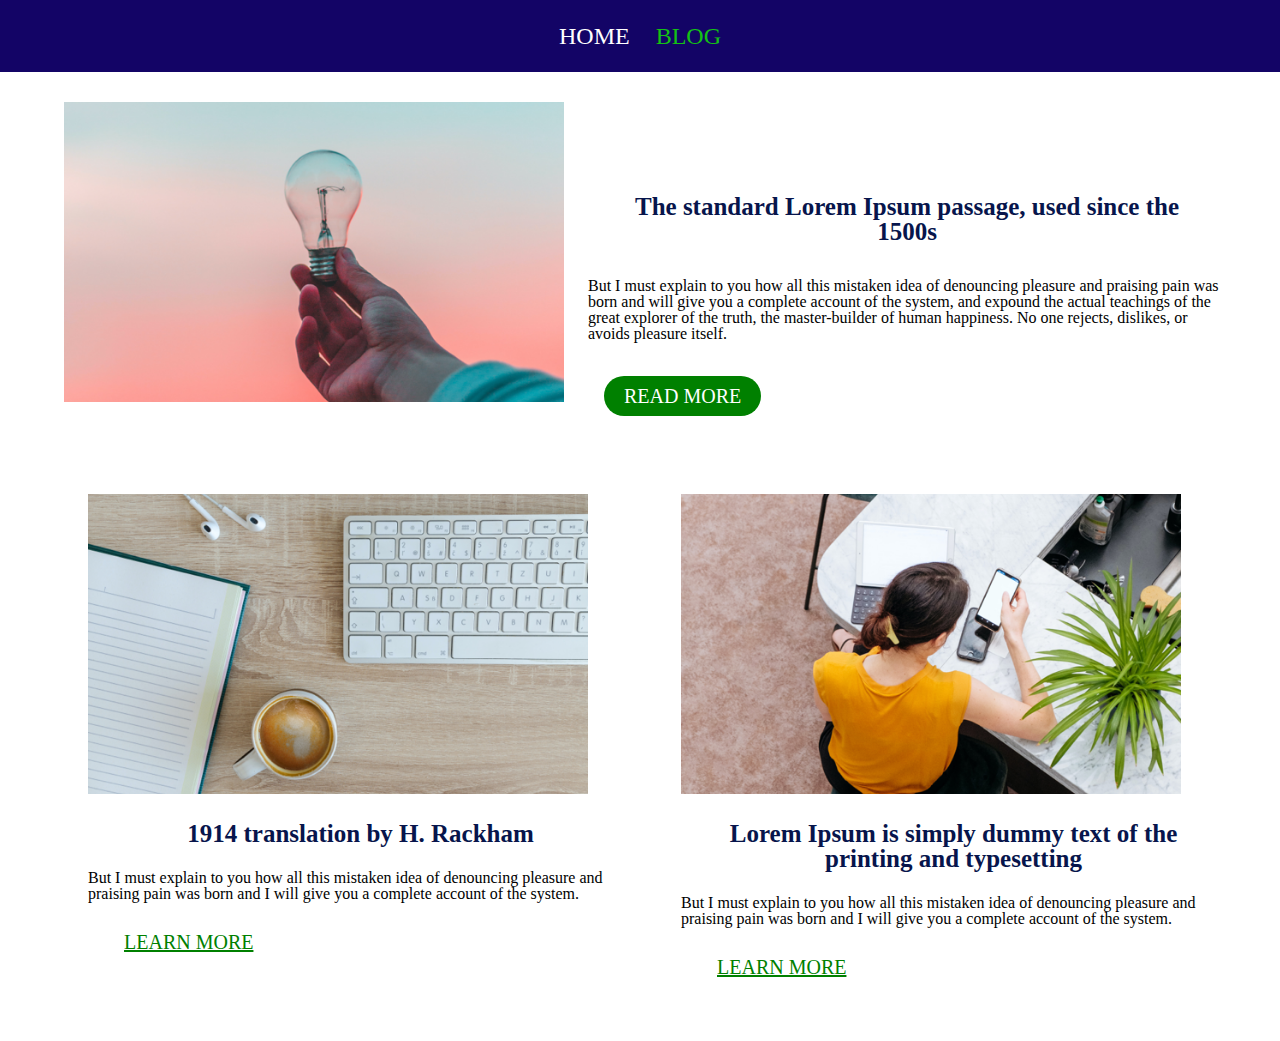
==== blog.html @ 31fc882f "created a website consisting of two pages  using HTML and CSS" ====
<!DOCTYPE html>
<html lang="en">
<head>
    <meta charset="UTF-8">
    <meta name="viewport" content="width=device-width, initial-scale=1.0">
      <!-- title  -->
    <title>checkpoint 1</title>
     <!-- link stylesheet  -->
    <link rel="stylesheet" href="style.css">
</head>
<body>
    <!-- Header -->
    <header class="header">
        <nav>
            <a class="buttom-color1" href="index.html">Home</a>
            <a class="buttom-color" href="blog.html">Blog</a>
        </nav>
    </header> 
    <!-- main -->
    <main>
    <!-- section 1 -->
        <section class="blog-parent">
            <div>
              <img src="media/pic01.png" alt="pic01" />
            </div>
            <div class="blog">
              <h1 class="head">
                The standard Lorem Ipsum passage, used since the 1500s
              </h1>
              <p>
                But I must explain to you how all this mistaken idea of denouncing pleasure and praising pain was born and will give you a complete account of the system, and expound the actual teachings of the great explorer of the truth, the master-builder of human happiness. No one rejects, dislikes, or avoids pleasure itself.
              </p>
              <a class="read-more" href="#">READ MORE</a>
            </div>
        </section>
    <!-- section 2 -->
        <section class="blog-parent">
            <div class="blog">
              <div>
                <img src="media/pic02.png" alt="pic02" />
                <h2 class="head second">
                  1914 translation by H. Rackham
                </h2>
                <p>
                  But I must explain to you how all this mistaken idea of denouncing pleasure and praising pain was born and I will give you a complete account of the system.
                </p>
                  <a class="learn-more" href="#">LEARN MORE</a>
              </div>
            </div>
            <div class="blog">
              <div>
                <img src="media/pic03.png" alt="pic03" />
                <h3 class="head second">
                  Lorem Ipsum is simply dummy text of the printing and typesetting

                </h3>
                <p>
                  But I must explain to you how all this mistaken idea of denouncing pleasure and praising pain was born and I will give you a complete account of the system.
                </p>
                  <a class="learn-more" href="#">LEARN MORE</a>
              </div>
            </div>
          </section>
        

       
      </main>
    
</body>
</html>
---- style.css ----
/* CSS Reset */
html, body, div, span, applet, object, iframe,
h1, h2, h3, h4, h5, h6, p, blockquote, pre,
a, abbr, acronym, address, big, cite, code,
del, dfn, em, img, ins, kbd, q, s, samp,
small, strike, strong, sub, sup, tt, var,
b, u, i, center,
dl, dt, dd, ol, ul, li,
fieldset, form, label, legend,
table, caption, tbody, tfoot, thead, tr, th, td,
article, aside, canvas, details, embed,
figure, figcaption, footer, header, hgroup,
menu, nav, output, ruby, section, summary,
time, mark, audio, video {
    margin: 0;
    padding: 0;
    border: 0;
    font-size: 100%;
    font: inherit;
    vertical-align: baseline;
}

/* HTML5 display-role reset for older browsers */
article, aside, details, figcaption, figure,
footer, header, hgroup, menu, nav, section {
    display: block;
}

body {
    line-height: 1;
}

ol, ul {
    list-style: none;
}

blockquote, q {
    quotes: none;
}

blockquote:before, blockquote:after,
q:before, q:after {
    content: '';
    content: none;
}

table {
    border-collapse: collapse;
    border-spacing: 0;
}


/* Home custom style */

/* header  */

.header {
    background-color: rgb(19, 4, 102);
    text-align: center;
    padding: 24px;
    font-size: 24px;

}

.buttom-color {
    color: rgb(20, 194, 20);
  text-decoration: none;
  margin: 10px;

}

.buttom-color1 {
    color: white;
  text-decoration: none;
  margin: 10px;
}

a {
    margin-left: 16px;
    margin-right: 16px;
    text-transform: uppercase;
    text-decoration: none;
}

/* main */

h1 {
    text-align: center;
    font-size: 34px;
    padding: 34px;
    margin-top: 34px;
}

h2 {
    text-align: center;
    font-size: 24px;
    margin-top: 34px;
    margin-bottom: 64px;
    
}

.box {
    width: 200px;
    height: 200px;
    background-color: #99d8ca;
    margin: 0 auto;
    border:16px solid #5873E2;
    outline: 6px solid black;
    box-shadow: 0 0 0 30px #90ffa9;
    border-radius: 5%;
    
}

.center {
    text-align: center;
    margin-top: 50px;   
}

.circle {
    width: 20px;
    height: 20px;
    background-color: #99d8ca;
    border-radius: 50%;
    display: inline-block;
    vertical-align: middle;
    margin-right: 12px;
}

.padding {
background-color: #0D1430;
}

.margin {
    background-color: #90FFA9;
}

.border {
    background-color: #5873E2;
    
}
.container {
    display:inline-block ;
    margin: 0 16px;

}

hr {
    margin-top: 50px;
    width: 700px;
    border-style: dashed;
}

h3 {
    text-align: center;
    font-size: 24px;
    margin-top: 34px;
    margin-bottom: 64px;
}

.parent {
    width: 660px;
    border: 2px solid gray;
    margin: 24px auto;
    font-size: 0;
}

.child {
    width: 200px;
    height: 180px;
    margin: 10px;
    background-color: gray;
    display: inline-block;
}

.second-parent {
    width: 660px;
    border: 2px solid gray;
    margin: 24px auto;
    font-size: 0;
}

.second-child {
    width: 200px;
    height: 180px;
    margin: 10px;
    background-color: gray;
    display: inline-block;     
}
    
.border-box {
    border: 2px solid black;
    box-sizing: border-box;
}

/* blog custom style */


.blog-parent {
    display: flex;
    flex-direction: row;
    justify-content: space-around;
    margin: 30px;
    margin-left: 64px;
}

img {
    object-fit: cover;
    width: 500px;
    height: 300px;
}
  
.blog {
 padding: 24px;
    
}

.head {
    font-size: 25px;
    font-weight: 900;
    color: #07154c;
}

.second {
   margin: 24px;
}

.read-more {
    background-color: green;
    font-size: 20px;
    border-radius: 20px;
    color: white;
    text-decoration: none;
    display: inline-block;
    padding: 10px 20px;
    margin-top: 34px;
}
  
.learn-more {
    font-size: 20px;
    border-radius: 20px;
    color: green;
    text-decoration: underline;
    display: inline-block;
    padding: 10px 20px;
    margin-top: 20px;
}
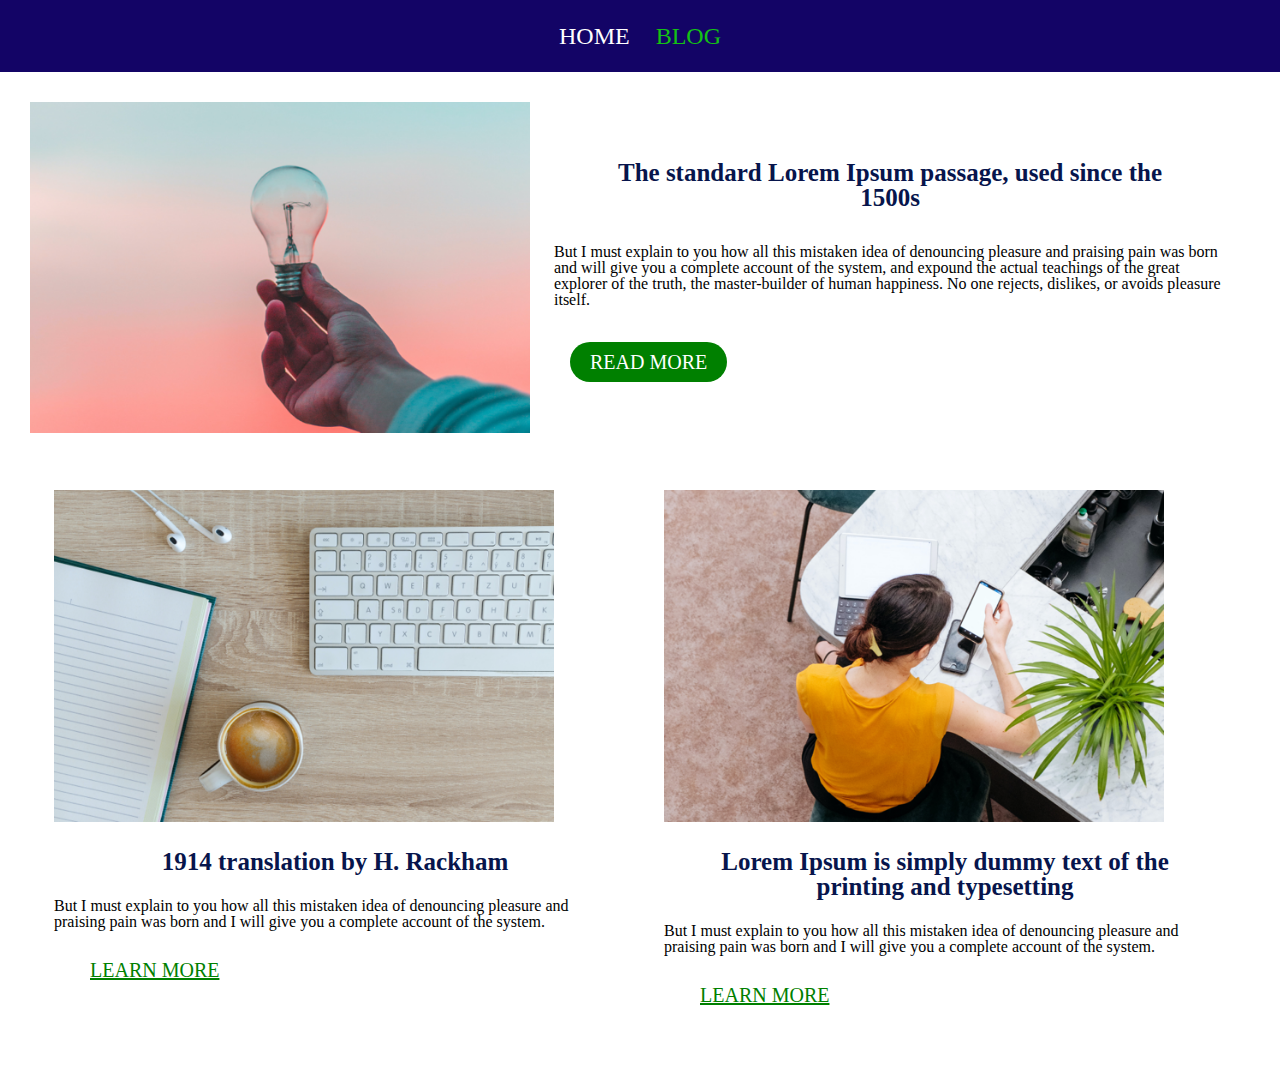
==== commit dca8348e: "update README.md" ====
--- a/blog.html
+++ b/blog.html
@@ -1,70 +1,71 @@
 <!DOCTYPE html>
 <html lang="en">
-<head>
-    <meta charset="UTF-8">
-    <meta name="viewport" content="width=device-width, initial-scale=1.0">
-      <!-- title  -->
+  <head>
+    <meta charset="UTF-8" />
+    <meta name="viewport" content="width=device-width, initial-scale=1.0" />
+    <!-- title  -->
     <title>checkpoint 1</title>
-     <!-- link stylesheet  -->
-    <link rel="stylesheet" href="style.css">
-</head>
-<body>
+    <!-- link stylesheet  -->
+    <link rel="stylesheet" href="style.css" />
+  </head>
+  <body>
     <!-- Header -->
     <header class="header">
-        <nav>
-            <a class="buttom-color1" href="index.html">Home</a>
-            <a class="buttom-color" href="blog.html">Blog</a>
-        </nav>
-    </header> 
+      <nav>
+        <a class="buttom-color1" href="index.html">Home</a>
+        <a class="buttom-color" href="blog.html">Blog</a>
+      </nav>
+    </header>
     <!-- main -->
     <main>
-    <!-- section 1 -->
-        <section class="blog-parent">
-            <div>
-              <img src="media/pic01.png" alt="pic01" />
-            </div>
-            <div class="blog">
-              <h1 class="head">
-                The standard Lorem Ipsum passage, used since the 1500s
-              </h1>
-              <p>
-                But I must explain to you how all this mistaken idea of denouncing pleasure and praising pain was born and will give you a complete account of the system, and expound the actual teachings of the great explorer of the truth, the master-builder of human happiness. No one rejects, dislikes, or avoids pleasure itself.
-              </p>
-              <a class="read-more" href="#">READ MORE</a>
-            </div>
-        </section>
-    <!-- section 2 -->
-        <section class="blog-parent">
-            <div class="blog">
-              <div>
-                <img src="media/pic02.png" alt="pic02" />
-                <h2 class="head second">
-                  1914 translation by H. Rackham
-                </h2>
-                <p>
-                  But I must explain to you how all this mistaken idea of denouncing pleasure and praising pain was born and I will give you a complete account of the system.
-                </p>
-                  <a class="learn-more" href="#">LEARN MORE</a>
-              </div>
-            </div>
-            <div class="blog">
-              <div>
-                <img src="media/pic03.png" alt="pic03" />
-                <h3 class="head second">
-                  Lorem Ipsum is simply dummy text of the printing and typesetting
-
-                </h3>
-                <p>
-                  But I must explain to you how all this mistaken idea of denouncing pleasure and praising pain was born and I will give you a complete account of the system.
-                </p>
-                  <a class="learn-more" href="#">LEARN MORE</a>
-              </div>
-            </div>
-          </section>
-        
-
-       
-      </main>
-    
-</body>
-</html>+      <!-- section 1 -->
+      <section class="blog-parent">
+        <div>
+          <img src="media/pic01.png" alt="pic01" />
+        </div>
+        <div class="blog">
+          <h1 class="head">
+            The standard Lorem Ipsum passage, used since the 1500s
+          </h1>
+          <p>
+            But I must explain to you how all this mistaken idea of denouncing
+            pleasure and praising pain was born and will give you a complete
+            account of the system, and expound the actual teachings of the great
+            explorer of the truth, the master-builder of human happiness. No one
+            rejects, dislikes, or avoids pleasure itself.
+          </p>
+          <a class="read-more" href="#">READ MORE</a>
+        </div>
+      </section>
+      <!-- section 2 -->
+      <section class="blog-parent">
+        <div class="blog">
+          <div>
+            <img src="media/pic02.png" alt="pic02" />
+            <h2 class="head second">1914 translation by H. Rackham</h2>
+            <p>
+              But I must explain to you how all this mistaken idea of denouncing
+              pleasure and praising pain was born and I will give you a complete
+              account of the system.
+            </p>
+            <a class="learn-more" href="#">LEARN MORE</a>
+          </div>
+        </div>
+        <div class="blog">
+          <div>
+            <img src="media/pic03.png" alt="pic03" />
+            <h3 class="head second">
+              Lorem Ipsum is simply dummy text of the printing and typesetting
+            </h3>
+            <p>
+              But I must explain to you how all this mistaken idea of denouncing
+              pleasure and praising pain was born and I will give you a complete
+              account of the system.
+            </p>
+            <a class="learn-more" href="#">LEARN MORE</a>
+          </div>
+        </div>
+      </section>
+    </main>
+  </body>
+</html>
--- a/style.css
+++ b/style.css
@@ -1,247 +1,313 @@
 /* CSS Reset */
-html, body, div, span, applet, object, iframe,
-h1, h2, h3, h4, h5, h6, p, blockquote, pre,
-a, abbr, acronym, address, big, cite, code,
-del, dfn, em, img, ins, kbd, q, s, samp,
-small, strike, strong, sub, sup, tt, var,
-b, u, i, center,
-dl, dt, dd, ol, ul, li,
-fieldset, form, label, legend,
-table, caption, tbody, tfoot, thead, tr, th, td,
-article, aside, canvas, details, embed,
-figure, figcaption, footer, header, hgroup,
-menu, nav, output, ruby, section, summary,
-time, mark, audio, video {
-    margin: 0;
-    padding: 0;
-    border: 0;
-    font-size: 100%;
-    font: inherit;
-    vertical-align: baseline;
+html,
+body,
+div,
+span,
+applet,
+object,
+iframe,
+h1,
+h2,
+h3,
+h4,
+h5,
+h6,
+p,
+blockquote,
+pre,
+a,
+abbr,
+acronym,
+address,
+big,
+cite,
+code,
+del,
+dfn,
+em,
+img,
+ins,
+kbd,
+q,
+s,
+samp,
+small,
+strike,
+strong,
+sub,
+sup,
+tt,
+var,
+b,
+u,
+i,
+center,
+dl,
+dt,
+dd,
+ol,
+ul,
+li,
+fieldset,
+form,
+label,
+legend,
+table,
+caption,
+tbody,
+tfoot,
+thead,
+tr,
+th,
+td,
+article,
+aside,
+canvas,
+details,
+embed,
+figure,
+figcaption,
+footer,
+header,
+hgroup,
+menu,
+nav,
+output,
+ruby,
+section,
+summary,
+time,
+mark,
+audio,
+video {
+  margin: 0;
+  padding: 0;
+  border: 0;
+  font-size: 100%;
+  font: inherit;
+  vertical-align: baseline;
 }
 
 /* HTML5 display-role reset for older browsers */
-article, aside, details, figcaption, figure,
-footer, header, hgroup, menu, nav, section {
-    display: block;
+article,
+aside,
+details,
+figcaption,
+figure,
+footer,
+header,
+hgroup,
+menu,
+nav,
+section {
+  display: block;
 }
 
 body {
-    line-height: 1;
-}
-
-ol, ul {
-    list-style: none;
-}
-
-blockquote, q {
-    quotes: none;
-}
-
-blockquote:before, blockquote:after,
-q:before, q:after {
-    content: '';
-    content: none;
+  line-height: 1;
+}
+
+ol,
+ul {
+  list-style: none;
+}
+
+blockquote,
+q {
+  quotes: none;
+}
+
+blockquote:before,
+blockquote:after,
+q:before,
+q:after {
+  content: "";
+  content: none;
 }
 
 table {
-    border-collapse: collapse;
-    border-spacing: 0;
-}
-
+  border-collapse: collapse;
+  border-spacing: 0;
+}
 
 /* Home custom style */
 
 /* header  */
 
 .header {
-    background-color: rgb(19, 4, 102);
-    text-align: center;
-    padding: 24px;
-    font-size: 24px;
-
+  background-color: rgb(19, 4, 102);
+  text-align: center;
+  padding: 24px;
+  font-size: 24px;
 }
 
 .buttom-color {
-    color: rgb(20, 194, 20);
+  color: rgb(20, 194, 20);
   text-decoration: none;
   margin: 10px;
-
 }
 
 .buttom-color1 {
-    color: white;
+  color: white;
   text-decoration: none;
   margin: 10px;
 }
 
 a {
-    margin-left: 16px;
-    margin-right: 16px;
-    text-transform: uppercase;
-    text-decoration: none;
+  margin-left: 16px;
+  margin-right: 16px;
+  text-transform: uppercase;
+  text-decoration: none;
 }
 
 /* main */
 
 h1 {
-    text-align: center;
-    font-size: 34px;
-    padding: 34px;
-    margin-top: 34px;
+  text-align: center;
+  font-size: 34px;
+  padding: 34px;
 }
 
 h2 {
-    text-align: center;
-    font-size: 24px;
-    margin-top: 34px;
-    margin-bottom: 64px;
-    
+  text-align: center;
+  font-size: 24px;
+  margin-top: 34px;
+  margin-bottom: 64px;
 }
 
 .box {
-    width: 200px;
-    height: 200px;
-    background-color: #99d8ca;
-    margin: 0 auto;
-    border:16px solid #5873E2;
-    outline: 6px solid black;
-    box-shadow: 0 0 0 30px #90ffa9;
-    border-radius: 5%;
-    
+  width: 200px;
+  height: 200px;
+  background-color: #99d8ca;
+  margin: 0 auto;
+  border: 16px solid #5873e2;
+  outline: 6px solid black;
+  box-shadow: 0 0 0 30px #90ffa9;
+  border-radius: 5%;
 }
 
 .center {
-    text-align: center;
-    margin-top: 50px;   
+  text-align: center;
+  margin-top: 50px;
 }
 
 .circle {
-    width: 20px;
-    height: 20px;
-    background-color: #99d8ca;
-    border-radius: 50%;
-    display: inline-block;
-    vertical-align: middle;
-    margin-right: 12px;
+  width: 20px;
+  height: 20px;
+  background-color: #99d8ca;
+  border-radius: 50%;
+  display: inline-block;
+  vertical-align: middle;
+  margin-right: 12px;
 }
 
 .padding {
-background-color: #0D1430;
+  background-color: #0d1430;
 }
 
 .margin {
-    background-color: #90FFA9;
+  background-color: #90ffa9;
 }
 
 .border {
-    background-color: #5873E2;
-    
+  background-color: #5873e2;
 }
 .container {
-    display:inline-block ;
-    margin: 0 16px;
-
+  display: inline-block;
+  margin: 0 16px;
 }
 
 hr {
-    margin-top: 50px;
-    width: 700px;
-    border-style: dashed;
+  margin-top: 50px;
+  width: 700px;
+  border-style: dashed;
 }
 
 h3 {
-    text-align: center;
-    font-size: 24px;
-    margin-top: 34px;
-    margin-bottom: 64px;
+  text-align: center;
+  font-size: 24px;
+  margin-top: 34px;
+  margin-bottom: 64px;
 }
 
 .parent {
-    width: 660px;
-    border: 2px solid gray;
-    margin: 24px auto;
-    font-size: 0;
+  width: 660px;
+  border: 2px solid gray;
+  margin: 24px auto;
+  font-size: 0;
 }
 
 .child {
-    width: 200px;
-    height: 180px;
-    margin: 10px;
-    background-color: gray;
-    display: inline-block;
+  width: 200px;
+  height: 180px;
+  margin: 10px;
+  background-color: gray;
+  display: inline-block;
 }
 
 .second-parent {
-    width: 660px;
-    border: 2px solid gray;
-    margin: 24px auto;
-    font-size: 0;
+  width: 660px;
+  border: 2px solid gray;
+  margin: 24px auto;
+  font-size: 0;
 }
 
 .second-child {
-    width: 200px;
-    height: 180px;
-    margin: 10px;
-    background-color: gray;
-    display: inline-block;     
-}
-    
+  width: 200px;
+  height: 180px;
+  margin: 10px;
+  background-color: gray;
+  display: inline-block;
+}
+
 .border-box {
-    border: 2px solid black;
-    box-sizing: border-box;
+  border: 2px solid black;
+  box-sizing: border-box;
 }
 
 /* blog custom style */
 
-
 .blog-parent {
-    display: flex;
-    flex-direction: row;
-    justify-content: space-around;
-    margin: 30px;
-    margin-left: 64px;
+  display: flex;
+  justify-content: space-around;
+  margin: 30px;
 }
 
 img {
-    object-fit: cover;
-    width: 500px;
-    height: 300px;
-}
-  
+  width: 500px;
+}
+
 .blog {
- padding: 24px;
-    
+  margin: 24px;
 }
 
 .head {
-    font-size: 25px;
-    font-weight: 900;
-    color: #07154c;
+  font-size: 25px;
+  font-weight: 900;
+  color: #07154c;
 }
 
 .second {
-   margin: 24px;
+  margin: 24px;
 }
 
 .read-more {
-    background-color: green;
-    font-size: 20px;
-    border-radius: 20px;
-    color: white;
-    text-decoration: none;
-    display: inline-block;
-    padding: 10px 20px;
-    margin-top: 34px;
-}
-  
+  background-color: green;
+  font-size: 20px;
+  border-radius: 20px;
+  color: white;
+  text-decoration: none;
+  display: inline-block;
+  padding: 10px 20px;
+  margin-top: 34px;
+}
+
 .learn-more {
-    font-size: 20px;
-    border-radius: 20px;
-    color: green;
-    text-decoration: underline;
-    display: inline-block;
-    padding: 10px 20px;
-    margin-top: 20px;
-}
- +  font-size: 20px;
+  border-radius: 20px;
+  color: green;
+  text-decoration: underline;
+  display: inline-block;
+  padding: 10px 20px;
+  margin-top: 20px;
+}
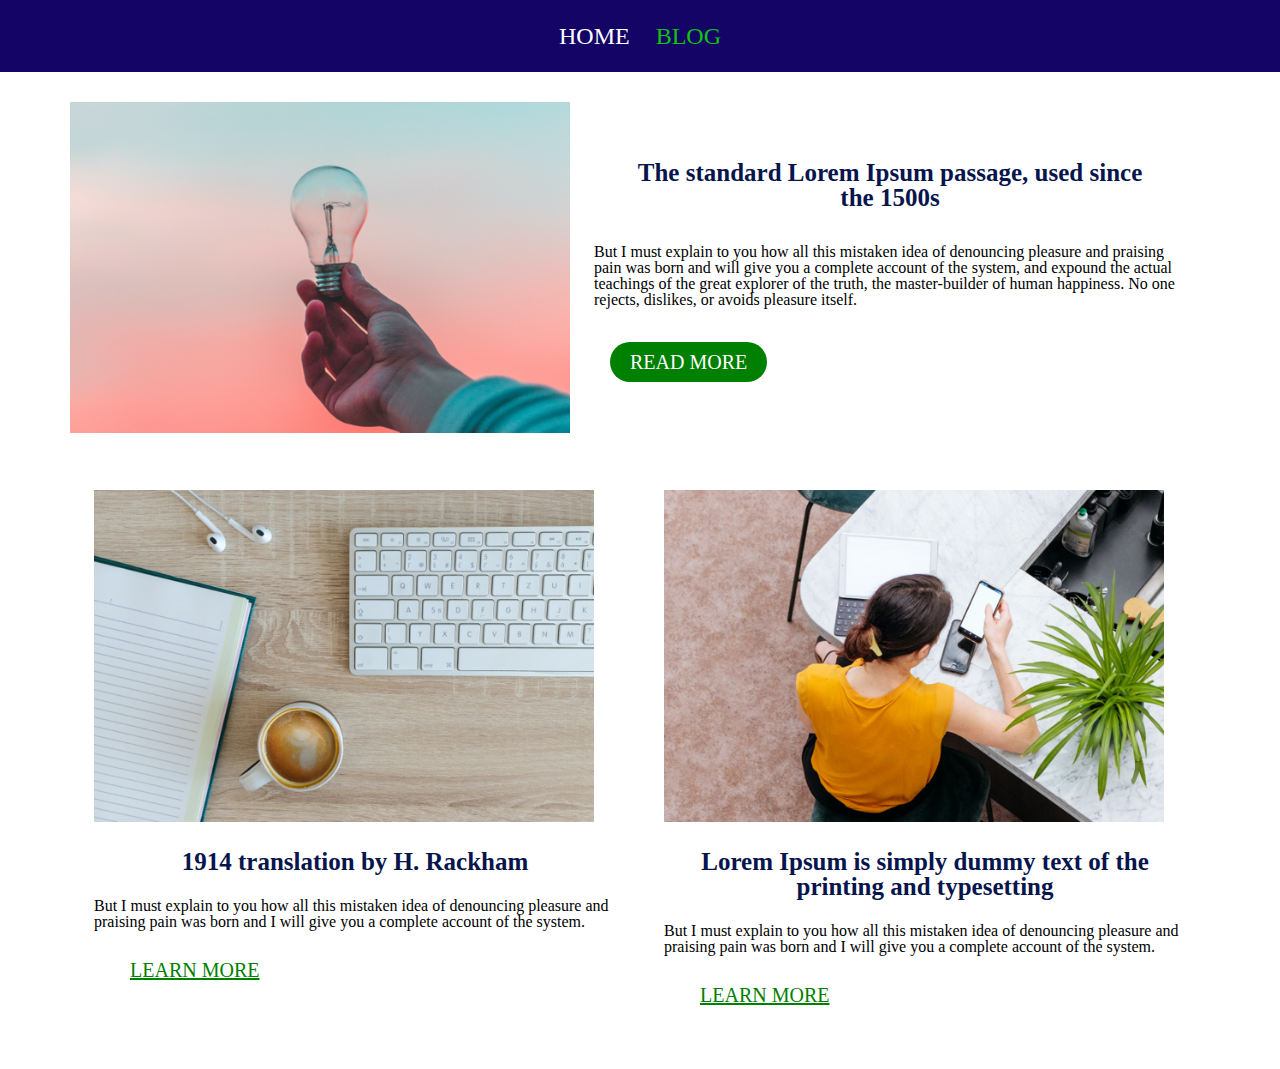
==== commit f71395f5: "fix sec 3" ====
--- a/blog.html
+++ b/blog.html
@@ -19,6 +19,7 @@
     <!-- main -->
     <main>
       <!-- section 1 -->
+      <div class="cont">
       <section class="blog-parent">
         <div>
           <img src="media/pic01.png" alt="pic01" />
@@ -36,8 +37,10 @@
           </p>
           <a class="read-more" href="#">READ MORE</a>
         </div>
+      </div>
       </section>
       <!-- section 2 -->
+      <div class="cont">
       <section class="blog-parent">
         <div class="blog">
           <div>
@@ -65,6 +68,7 @@
             <a class="learn-more" href="#">LEARN MORE</a>
           </div>
         </div>
+      </div>
       </section>
     </main>
   </body>
--- a/style.css
+++ b/style.css
@@ -132,8 +132,6 @@
 
 /* Home custom style */
 
-/* header  */
-
 .header {
   background-color: rgb(19, 4, 102);
   text-align: center;
@@ -245,27 +243,16 @@
   display: inline-block;
 }
 
-.second-parent {
-  width: 660px;
-  border: 2px solid gray;
-  margin: 24px auto;
-  font-size: 0;
-}
-
-.second-child {
-  width: 200px;
-  height: 180px;
-  margin: 10px;
-  background-color: gray;
-  display: inline-block;
-}
-
 .border-box {
   border: 2px solid black;
   box-sizing: border-box;
 }
 
 /* blog custom style */
+.cont {
+  max-width: 1200px;
+  margin: 0 auto;
+}
 
 .blog-parent {
   display: flex;
